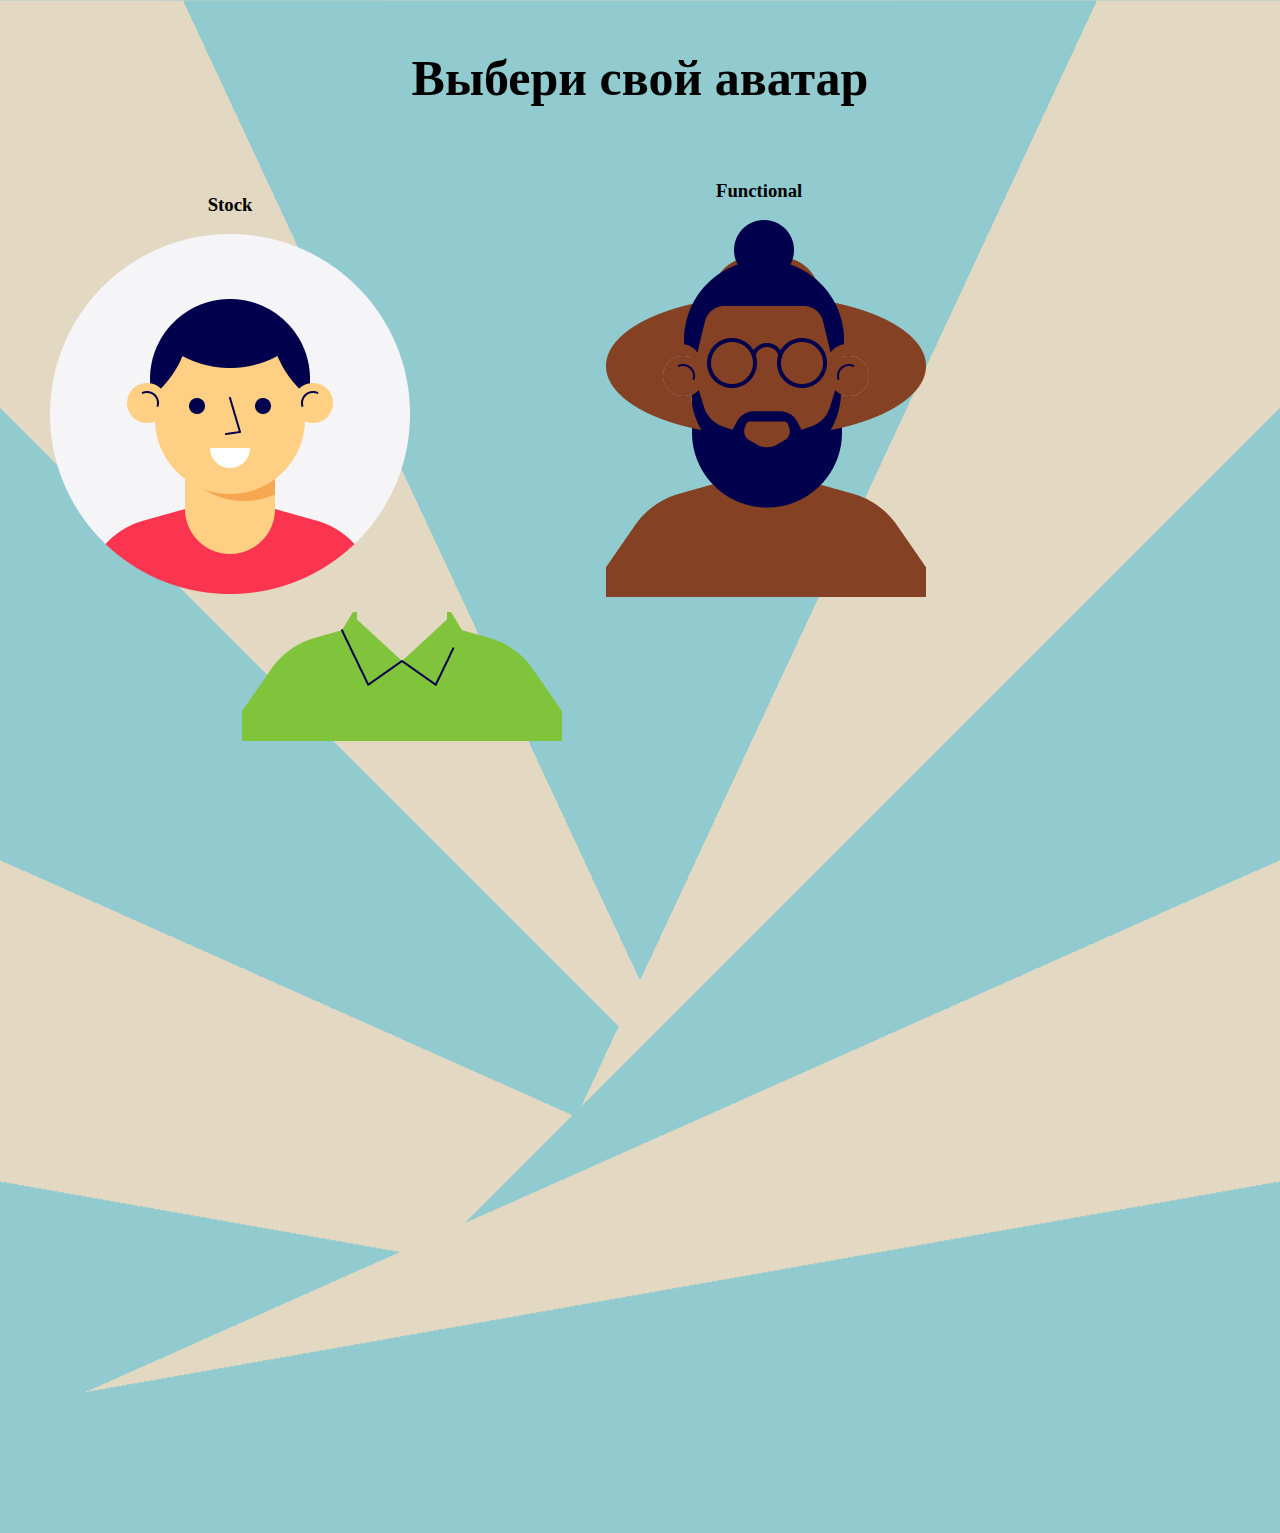
==== avatars/index.html @ bb6c6ed2 "feat: add avatar page" ====
<!DOCTYPE html>
<html lang="ru">
<head>
    <meta charset="UTF-8">
    <meta name="viewport" content="width=device-width, initial-scale=1.0">
    <meta name="description" content="Домашнее задание №7">
    <meta name="author" content="Андрей Клименченко FE108">
    <title>avatars</title>
    <link rel="stylesheet" href="style.css">
</head>
<body>        
    <h1 class="title">
        Выбери свой аватар
    </h1>
    <header class="header">

        <div class="ready-img">
            <h3 class="ready-title">
                Stock
            </h3>
            <button class="btn ready-btn">
                <img class="ready" src="./img/ava1.png" alt="ready-avatar" id="ready" onClick="imgsrca();">
            </button>
        </div>
        <div class="create-ava-man">
            <h3 class="create-title">
                Functional
            </h3>
            <button class="btn body-btn" onClick="imgsrcb();">
                <img class="body" src="./img/body1.png" alt="body" id="body">
            </button>
            <button class="btn beard-btn" onClick="imgsrcc();">
                <img class="beard" src="./img/beard1.png" alt="beard" id="beard">
            </button>
            <button class="btn glass-btn" onClick="imgsrcd();">
                <img class="glass" src="./img/glas1.png" alt="glass" id="glass">
            </button>
            <button class="btn hat-btn" onClick="imgsrce();">
                <img class="hat" src="./img/hat.png" alt="hat" id="hat">
            </button>
            <button class="btn hair-btn" onClick="imgsrcf();">
                <img class="hair" src="./img/m1.png" alt="hair" id="hair">
            </button>
            <button class="btn shirt-btn" onClick="imgsrcj();">
                <img class="shirt" src="./img/shirt.png" alt="shirt" id="shirt">
            </button>
        </div>
        </div>
    </header>
    <script src="js.js"></script>
</body>
</html>
---- avatars/style.css ----
body {
    margin: 0px;
    background: linear-gradient(170deg, transparent 80%, #91CBCF 30%),
                linear-gradient(156deg, transparent 68%, #E3D9C3 30%),
                linear-gradient(135deg, transparent 60%, #91CBCF 30%),
                linear-gradient(115deg, transparent 55%, #E3D9C3 30%),
                linear-gradient(65deg, transparent 45%, #91CBCF 30%),
                linear-gradient(45deg, transparent 40%, #E3D9C3 30%),
                linear-gradient(24deg, transparent 32%, #91CBCF 30%),
                linear-gradient(10deg, transparent 20%, #E3D9C3 20%),
                linear-gradient(0deg, transparent 0%,  #91CBCF 0%);
    background-position: center;
    background-size: 100% 100%;
}

.ready-title {
    text-align: center;
}

.create-title {
    position: relative;
    left: 110px;
    bottom: 57px;
}

.title {
    padding-top: 30px;
    text-align: center;
    font-size: 50px;
    line-height: 28px;
}

.header {
    display: flex;
    align-items: unset;
    justify-content: center;
}

.btn {
    padding: 0px;
    background-color: transparent;
    border: none;
    cursor: pointer;
    outline: none;
}

.ready-img {
    padding: 50px;
}

.beard-btn {
    position: relative;
    right: 253px;
    bottom: 47px;
}

.glass-btn {
    position: relative;
    right: 427px;
    bottom: 194px;
}

.hat-btn {
    position: relative;
    right: 20px;
    bottom: 394px;
}

.hair-btn {
    position: relative;
    bottom: 800px;
    right: 22px;
}

.shirt-btn {
    position: relative;
    bottom: 788px;
    right: 364px;
}

.create-ava-man {
    margin: 93px 0px 0px 146px;
    width: 700px;
}
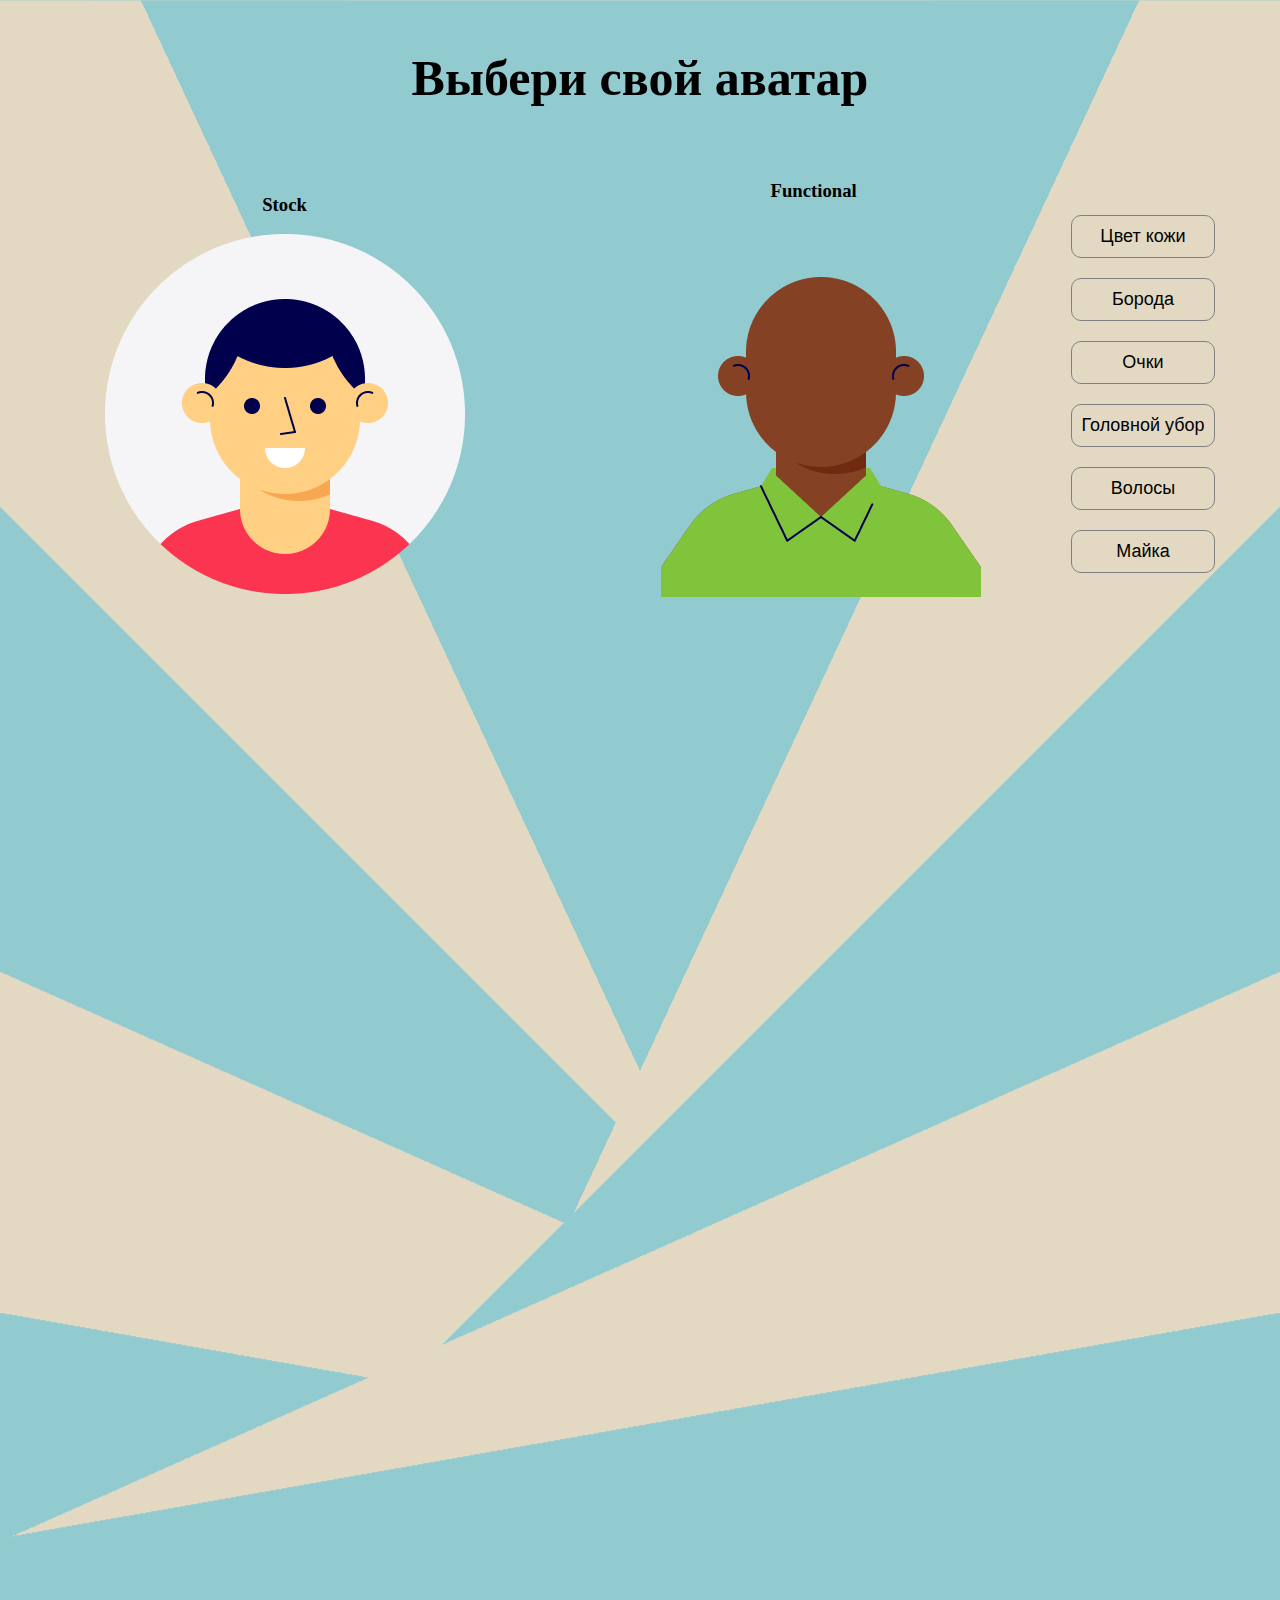
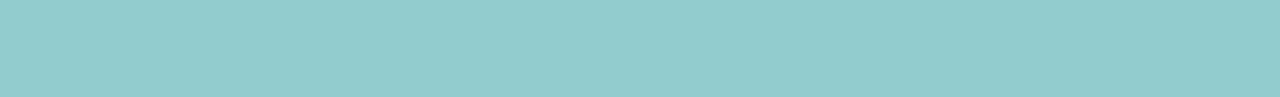
==== commit 020937fe: "fix: fix avatr" ====
--- a/avatars/index.html
+++ b/avatars/index.html
@@ -26,23 +26,43 @@
             <h3 class="create-title">
                 Functional
             </h3>
-            <button class="btn body-btn" onClick="imgsrcb();">
+            <button class="btn body-btn">
                 <img class="body" src="./img/body1.png" alt="body" id="body">
             </button>
-            <button class="btn beard-btn" onClick="imgsrcc();">
+            <button class="btn beard-btn">
                 <img class="beard" src="./img/beard1.png" alt="beard" id="beard">
             </button>
-            <button class="btn glass-btn" onClick="imgsrcd();">
+            <button class="btn glass-btn">
                 <img class="glass" src="./img/glas1.png" alt="glass" id="glass">
             </button>
-            <button class="btn hat-btn" onClick="imgsrce();">
+            <button class="btn hat-btn">
                 <img class="hat" src="./img/hat.png" alt="hat" id="hat">
             </button>
-            <button class="btn hair-btn" onClick="imgsrcf();">
+            <button class="btn hair-btn">
                 <img class="hair" src="./img/m1.png" alt="hair" id="hair">
             </button>
-            <button class="btn shirt-btn" onClick="imgsrcj();">
+            <button class="btn shirt-btn">
                 <img class="shirt" src="./img/shirt.png" alt="shirt" id="shirt">
+            </button>
+        </div>
+        <div class="btn-container">
+            <button class="btn type-btn" onClick="imgsrcb();">
+                Цвет кожи
+            </button>
+            <button class="btn type-btn" onClick="imgsrcc();">
+                Борода
+            </button>
+            <button class="btn type-btn" onClick="imgsrcd();">
+                Очки
+            </button>
+            <button class="btn type-btn" onClick="imgsrce();">
+                Головной убор
+            </button>
+            <button class="btn type-btn" onClick="imgsrcf();">
+                Волосы
+            </button>
+            <button class="btn type-btn" onClick="imgsrcj();">
+                Майка
             </button>
         </div>
         </div>
--- a/avatars/style.css
+++ b/avatars/style.css
@@ -50,35 +50,53 @@
 
 .beard-btn {
     position: relative;
-    right: 253px;
-    bottom: 47px;
+    bottom: 209px;
+    left: 72px;
+    visibility: hidden;
 }
 
 .glass-btn {
     position: relative;
-    right: 427px;
-    bottom: 194px;
+    bottom: 359px;
+    right: 103px;
+    visibility: hidden;
 }
 
 .hat-btn {
     position: relative;
     right: 20px;
-    bottom: 394px;
+    bottom: 558px;
+    visibility: hidden;
 }
 
 .hair-btn {
     position: relative;
-    bottom: 800px;
-    right: 22px;
+    bottom: 954px;
+    right: 20px;
+    visibility: hidden;
 }
 
 .shirt-btn {
     position: relative;
-    bottom: 788px;
-    right: 364px;
+    bottom: 1096px;
+    right: 0px;
 }
 
 .create-ava-man {
     margin: 93px 0px 0px 146px;
-    width: 700px;
+    width: 400px;
+}
+
+.type-btn {
+    margin: 10px;
+    border: solid 1px grey;
+    border-radius: 10px;
+    padding: 10px;
+    font-size: 18px;
+}
+
+.btn-container {
+    margin-top: 80px;
+    display: flex;
+    flex-direction: column;
 }